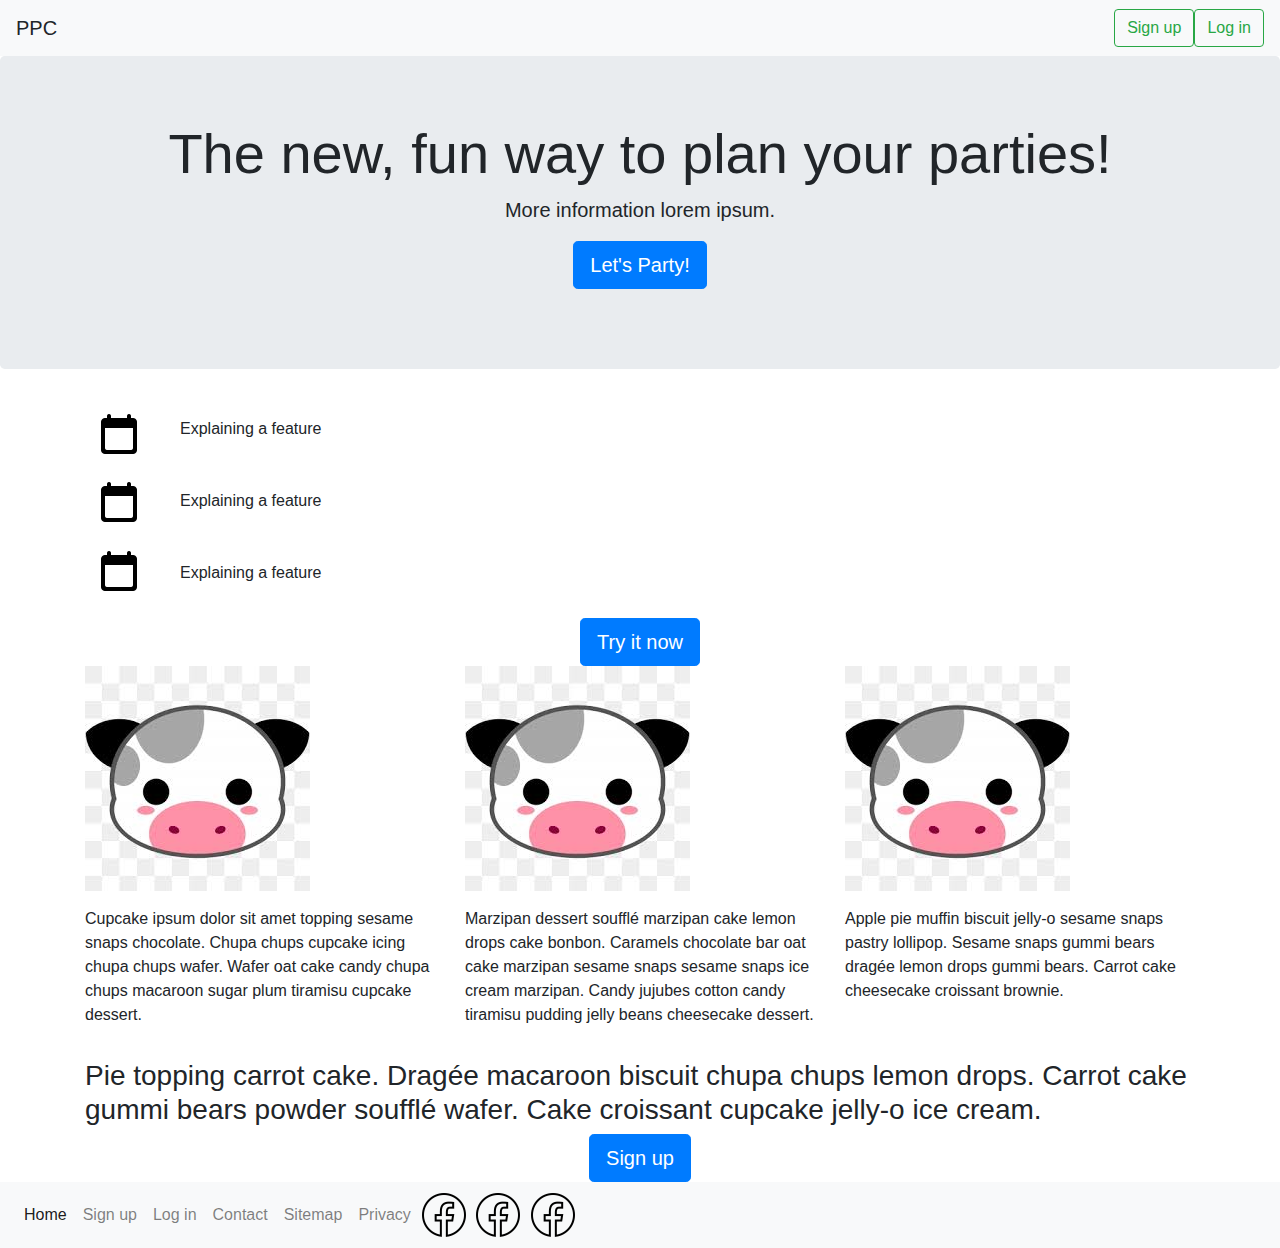
==== index.html @ b0904470 "Add files via upload" ====
<!DOCTYPE HTML>
<html lang="en">

<head>
    <meta charset="utf-8">
    <meta name="viewport" content="width=device-width, initial-scale=1, maximum-scale=1">
    <title>Party Planning Committee</title>
    <link rel="stylesheet" href="https://maxcdn.bootstrapcdn.com/bootstrap/4.0.0/css/bootstrap.min.css" integrity="sha384-Gn5384xqQ1aoWXA+058RXPxPg6fy4IWvTNh0E263XmFcJlSAwiGgFAW/dAiS6JXm" crossorigin="anonymous">
    <link rel="stylesheet" href="css/style.css">
</head>

<body>
    <!-- Menu bar -->
    <nav class="navbar navbar-light bg-light justify-content-between sticky-top">
        <a class="navbar-brand">PPC</a>
        <form class="form-inline">
            <button class="btn btn-outline-success my-2 my-sm-0" type="submit">Sign up</button>
            <button class="btn btn-outline-success my-2 my-sm-0" type="submit">Log in</button>
        </form>
    </nav>

    <!-- Hero image -->
    <div class="jumbotron">
        <h1 class="display-4">The new, fun way to plan your parties!</h1>
        <p class="lead tagline">More information lorem ipsum.</p>
        <p class="lead signup">
            <a class="btn btn-primary btn-lg" href="#" role="button">Let's Party!</a>
        </p>
    </div>

    <!-- Features -->
    <div class="container">
        <div class="row">
            <!-- Feature icons -->
            <div class="col-1">
                <div class="row">
                    <div class="col">
                        <div class="img-container">
                            <img src="images/calendar.png">
                        </div>
                    </div>
                </div>
                <div class="row">
                    <div class="col">
                        <div class="img-container">
                           <img src="images/calendar.png">
                        </div>
                    </div>
                </div>
                <div class="row">
                    <div class="col">
                        <div class="img-container">                             <img src="images/calendar.png">
                        </div>
                    </div>
                </div>
            </div>
            <div class="col-7">
                <div class="row">
                    <div class="col">
                        <p>Explaining a feature</p>
                    </div>
                </div>
                <div class="row">
                    <div class="col">
                        <p>Explaining a feature</p>
                    </div>
                </div>
                <div class="row">
                    <div class="col">
                        <p>Explaining a feature</p>
                    </div>
                </div>
            </div>
            <div class="col-4 mockup">
                <div class="embed-responsive embed-responsive-16by9">
                    <iframe class="embed-responsive-item" src="https://www.youtube.com/embed/zpOULjyy-n8?rel=0" allowfullscreen></iframe>
                </div>
            </div>
        </div>
        <!-- Sign up button -->
        <div class="signup">
            <a class="btn btn-primary btn-lg" href="#" role="button">Try it now</a>
        </div>
    </div>

    <!-- Testimonials -->
    <div class="container">
        <div class="row">
            <div class="col-4">
                <div class="row">
                    <div class="col">
                        <img src="images/person.jpg" alt="testimonial">
                    </div>
                </div>
                <div class="row">
                    <div class="col">
                        <p>Cupcake ipsum dolor sit amet topping sesame snaps chocolate. Chupa chups cupcake icing chupa chups wafer. Wafer oat cake candy chupa chups macaroon sugar plum tiramisu cupcake dessert.</p>
                    </div>
                </div>
            </div>
            <div class="col-4">
                <div class="row">
                    <div class="col">
                        <img src="images/person.jpg" alt="testimonial">
                    </div>
                </div>
                <div class="row">
                    <div class="col">
                        <p>Marzipan dessert soufflé marzipan cake lemon drops cake bonbon. Caramels chocolate bar oat cake marzipan sesame snaps sesame snaps ice cream marzipan. Candy jujubes cotton candy tiramisu pudding jelly beans cheesecake dessert.</p>
                    </div>
                </div>
            </div>
            <div class="col-4">
                <div class="row">
                    <div class="col">
                        <img src="images/person.jpg" alt="testimonial">
                    </div>
                </div>
                <div class="row">
                    <div class="col">
                        <p>Apple pie muffin biscuit jelly-o sesame snaps pastry lollipop. Sesame snaps gummi bears dragée lemon drops gummi bears. Carrot cake cheesecake croissant brownie.</p>
                    </div>
                </div>
            </div>
        </div>
    </div>

    <!-- Last chance sign up button -->
    <div class="container">
        <h3>Pie topping carrot cake. Dragée macaroon biscuit chupa chups lemon drops. Carrot cake gummi bears powder soufflé wafer. Cake croissant cupcake jelly-o ice cream.</h3>
        <!-- Sign up button -->
        <div class="signup">
            <a class="btn btn-primary btn-lg" href="#" role="button">Sign up</a>
        </div>
    </div>

    <!-- Footer -->
    <nav class="navbar navbar-expand-lg navbar-light bg-light">
        <div class="collapse navbar-collapse" id="navbarNav">
            <ul class="navbar-nav">
                <li class="nav-item active">
                    <a class="nav-link" href="#">Home <span class="sr-only">(current)</span></a>
                </li>
                <li class="nav-item">
                    <a class="nav-link" href="#">Sign up</a>
                </li>
                <li class="nav-item">
                    <a class="nav-link" href="#">Log in</a>
                </li>
                <li class="nav-item">
                    <a class="nav-link" href="#">Contact</a>
                </li>
                <li class="nav-item">
                    <a class="nav-link" href="#">Sitemap</a>
                </li>
                <li class="nav-item">
                    <a class="nav-link" href="#">Privacy</a>
                </li>
            </ul>
            <div class="social">
                <img src="images/facebook.png" alt="facebook">
                <img src="images/facebook.png" alt="facebook">
                <img src="images/facebook.png" alt="facebook">
            </div>
        </div>
    </nav>
</body>
</html>
---- css/style.css ----
.features btn {
    
}

h1 {
    text-align: center;
}

/* Icons for features list */
.img-container {
    padding: 0.65rem;
}

.tagline {
    text-align: center;
}

.mockup {
    padding: 0.1rem 0;
}

/* Features list */
.row p {
    padding: 1rem 0;
}

.signup {
    text-align: center;
}

.social {
    text-align: right;
}


/* Media queries (to complete later) */

/* Small devices (landscape phones, 576px and up) */
@media (min-width: 576px) {  }

/* Medium devices (tablets, 768px and up) */
@media (min-width: 768px) {  }

/* Large devices (desktops, 992px and up) */
@media (min-width: 992px) {  }

/* Extra large devices (large desktops, 1200px and up) */
@media (min-width: 1200px) {  }
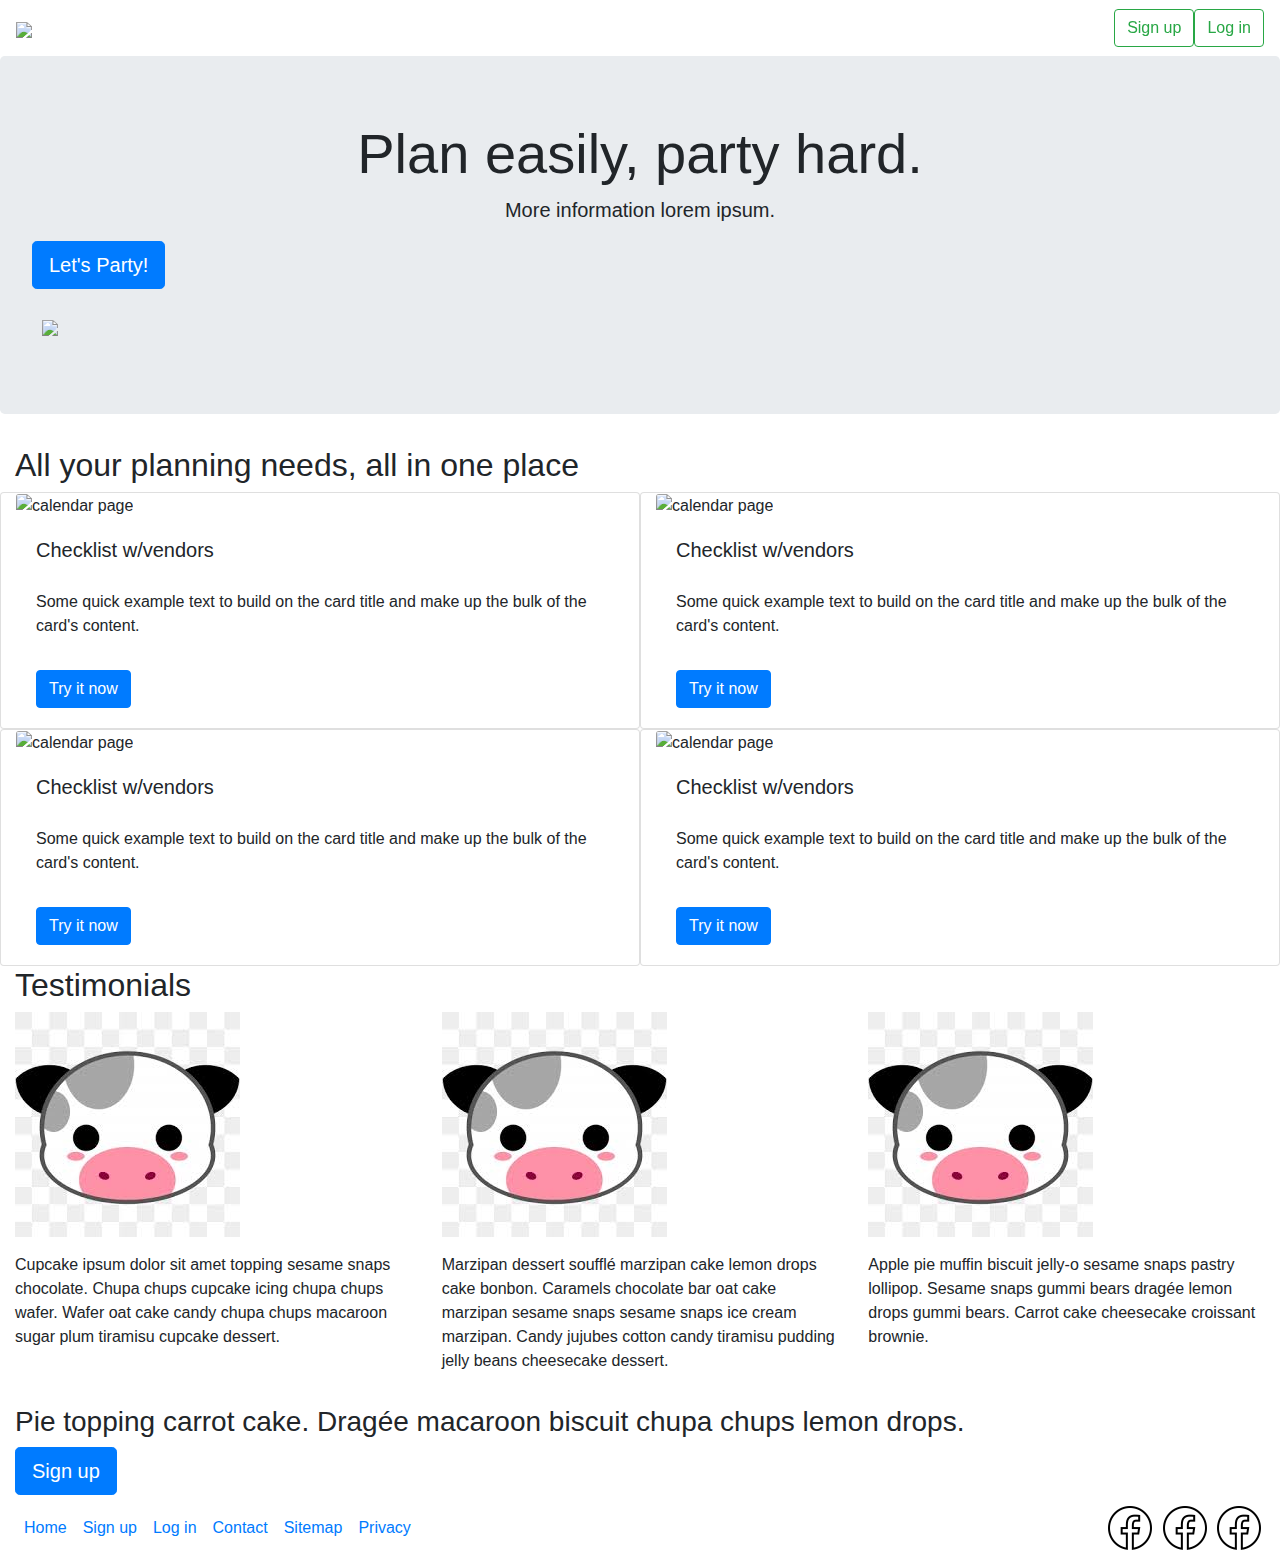
==== commit 19424539: "Add files via upload" ====
--- a/index.html
+++ b/index.html
@@ -5,119 +5,122 @@
     <meta charset="utf-8">
     <meta name="viewport" content="width=device-width, initial-scale=1, maximum-scale=1">
     <title>Party Planning Committee</title>
+    <link href="https://fonts.googleapis.com/css?family=Livvic:400,500,600,700&display=swap" rel="stylesheet">
     <link rel="stylesheet" href="https://maxcdn.bootstrapcdn.com/bootstrap/4.0.0/css/bootstrap.min.css" integrity="sha384-Gn5384xqQ1aoWXA+058RXPxPg6fy4IWvTNh0E263XmFcJlSAwiGgFAW/dAiS6JXm" crossorigin="anonymous">
     <link rel="stylesheet" href="css/style.css">
 </head>
 
 <body>
     <!-- Menu bar -->
-    <nav class="navbar navbar-light bg-light justify-content-between sticky-top">
-        <a class="navbar-brand">PPC</a>
+    <nav class="navbar navbar-top justify-content-between sticky-top">
+        <a class="navbar-brand">
+            <div class="logo-container">
+                <img src="images/logo.png">
+            </div> 
+        </a>
         <form class="form-inline">
-            <button class="btn btn-outline-success my-2 my-sm-0" type="submit">Sign up</button>
-            <button class="btn btn-outline-success my-2 my-sm-0" type="submit">Log in</button>
+            <button class="menu-btn signup btn btn-outline-success my-2 my-sm-0" type="submit">Sign up</button>
+            <button class="menu-btn login btn btn-outline-success my-2 my-sm-0" type="submit">Log in</button>
         </form>
     </nav>
 
     <!-- Hero image -->
     <div class="jumbotron">
-        <h1 class="display-4">The new, fun way to plan your parties!</h1>
+        <h1 class="display-4">Plan easily, party hard.</h1>
         <p class="lead tagline">More information lorem ipsum.</p>
-        <p class="lead signup">
-            <a class="btn btn-primary btn-lg" href="#" role="button">Let's Party!</a>
+        <p class="lead">
+            <a class="btn lets-party btn-primary btn-lg" href="#" role="button">Let's Party!</a>
         </p>
+        <div class="img-container overlap">
+            <img src="https://media.giphy.com/media/JIX9t2j0ZTN9S/giphy.gif">
+        </div>
     </div>
 
     <!-- Features -->
-    <div class="container">
+    <div class="container-fluid features">
+        <h2>All your planning needs, all in one place</h2>
         <div class="row">
-            <!-- Feature icons -->
-            <div class="col-1">
-                <div class="row">
-                    <div class="col">
-                        <div class="img-container">
-                            <img src="images/calendar.png">
-                        </div>
-                    </div>
-                </div>
-                <div class="row">
-                    <div class="col">
-                        <div class="img-container">
-                           <img src="images/calendar.png">
-                        </div>
-                    </div>
-                </div>
-                <div class="row">
-                    <div class="col">
-                        <div class="img-container">                             <img src="images/calendar.png">
-                        </div>
+            <div class="card col-6">
+                <div class="col-container">
+                    <img class="card-img-top" src="images/calendar-screen.png" alt="calendar page">
+                    <div class="card-body">
+                        <h5 class="card-title">Checklist w/vendors</h5>
+                        <p class="card-text">Some quick example text to build on the card title and make up the bulk of the card's content.</p>
+                        <a href="#" class="btn try-it btn-primary">Try it now</a>
                     </div>
                 </div>
             </div>
-            <div class="col-7">
-                <div class="row">
-                    <div class="col">
-                        <p>Explaining a feature</p>
-                    </div>
-                </div>
-                <div class="row">
-                    <div class="col">
-                        <p>Explaining a feature</p>
-                    </div>
-                </div>
-                <div class="row">
-                    <div class="col">
-                        <p>Explaining a feature</p>
+            <div class="card col-6">
+                <div class="col-container">
+                    <img class="card-img-top" src="images/calendar-screen.png" alt="calendar page">
+                    <div class="card-body">
+                        <h5 class="card-title">Checklist w/vendors</h5>
+                        <p class="card-text">Some quick example text to build on the card title and make up the bulk of the card's content.</p>
+                        <a href="#" class="btn try-it btn-primary">Try it now</a>
                     </div>
                 </div>
             </div>
-            <div class="col-4 mockup">
-                <div class="embed-responsive embed-responsive-16by9">
-                    <iframe class="embed-responsive-item" src="https://www.youtube.com/embed/zpOULjyy-n8?rel=0" allowfullscreen></iframe>
+        </div>
+        <div class="row">
+            <div class="card col-6">
+                <div class="col-container">
+                    <img class="card-img-top" src="images/calendar-screen.png" alt="calendar page">
+                    <div class="card-body">
+                        <h5 class="card-title">Checklist w/vendors</h5>
+                        <p class="card-text">Some quick example text to build on the card title and make up the bulk of the card's content.</p>
+                        <a href="#" class="btn try-it btn-primary">Try it now</a>
+                    </div>
                 </div>
             </div>
-        </div>
-        <!-- Sign up button -->
-        <div class="signup">
-            <a class="btn btn-primary btn-lg" href="#" role="button">Try it now</a>
+            <div class="card col-6">
+                <div class="col-container">
+                    <img class="card-img-top" src="images/calendar-screen.png" alt="calendar page">
+                    <div class="card-body">
+                        <h5 class="card-title">Checklist w/vendors</h5>
+                        <p class="card-text">Some quick example text to build on the card title and make up the bulk of the card's content.</p>
+                        <a href="#" class="btn try-it btn-primary">Try it now</a>
+                    </div>
+                </div>
+            </div>
         </div>
     </div>
 
     <!-- Testimonials -->
-    <div class="container">
+    <div class="container-fluid testimonials">
+        <h2>Testimonials</h2>
         <div class="row">
             <div class="col-4">
                 <div class="row">
-                    <div class="col">
+                    <div class="col persona">
                         <img src="images/person.jpg" alt="testimonial">
                     </div>
                 </div>
                 <div class="row">
-                    <div class="col">
+                    <div class="col quote">
                         <p>Cupcake ipsum dolor sit amet topping sesame snaps chocolate. Chupa chups cupcake icing chupa chups wafer. Wafer oat cake candy chupa chups macaroon sugar plum tiramisu cupcake dessert.</p>
                     </div>
                 </div>
             </div>
             <div class="col-4">
                 <div class="row">
-                    <div class="col">
+                    <div class="col persona">
                         <img src="images/person.jpg" alt="testimonial">
                     </div>
                 </div>
                 <div class="row">
-                    <div class="col">
+                    <div class="col quote">
                         <p>Marzipan dessert soufflé marzipan cake lemon drops cake bonbon. Caramels chocolate bar oat cake marzipan sesame snaps sesame snaps ice cream marzipan. Candy jujubes cotton candy tiramisu pudding jelly beans cheesecake dessert.</p>
                     </div>
                 </div>
             </div>
             <div class="col-4">
                 <div class="row">
-                    <div class="col">
+                    <div class="col persona">
                         <img src="images/person.jpg" alt="testimonial">
                     </div>
                 </div>
                 <div class="row">
-                    <div class="col">
+                    <div class="col quote">
                         <p>Apple pie muffin biscuit jelly-o sesame snaps pastry lollipop. Sesame snaps gummi bears dragée lemon drops gummi bears. Carrot cake cheesecake croissant brownie.</p>
                     </div>
                 </div>
@@ -126,16 +129,14 @@
     </div>
 
     <!-- Last chance sign up button -->
-    <div class="container">
-        <h3>Pie topping carrot cake. Dragée macaroon biscuit chupa chups lemon drops. Carrot cake gummi bears powder soufflé wafer. Cake croissant cupcake jelly-o ice cream.</h3>
+    <div class="container-fluid center">
+        <h3>Pie topping carrot cake. Dragée macaroon biscuit chupa chups lemon drops.</h3>
         <!-- Sign up button -->
-        <div class="signup">
-            <a class="btn btn-primary btn-lg" href="#" role="button">Sign up</a>
-        </div>
+        <a class="btn last-chance btn-primary btn-lg" href="#" role="button">Sign up</a>
     </div>
 
     <!-- Footer -->
-    <nav class="navbar navbar-expand-lg navbar-light bg-light">
+    <nav class="navbar navbar-expand-lg navbar-footer">
         <div class="collapse navbar-collapse" id="navbarNav">
             <ul class="navbar-nav">
                 <li class="nav-item active">
@@ -157,7 +158,7 @@
                     <a class="nav-link" href="#">Privacy</a>
                 </li>
             </ul>
-            <div class="social">
+            <div class="social ml-auto">
                 <img src="images/facebook.png" alt="facebook">
                 <img src="images/facebook.png" alt="facebook">
                 <img src="images/facebook.png" alt="facebook">
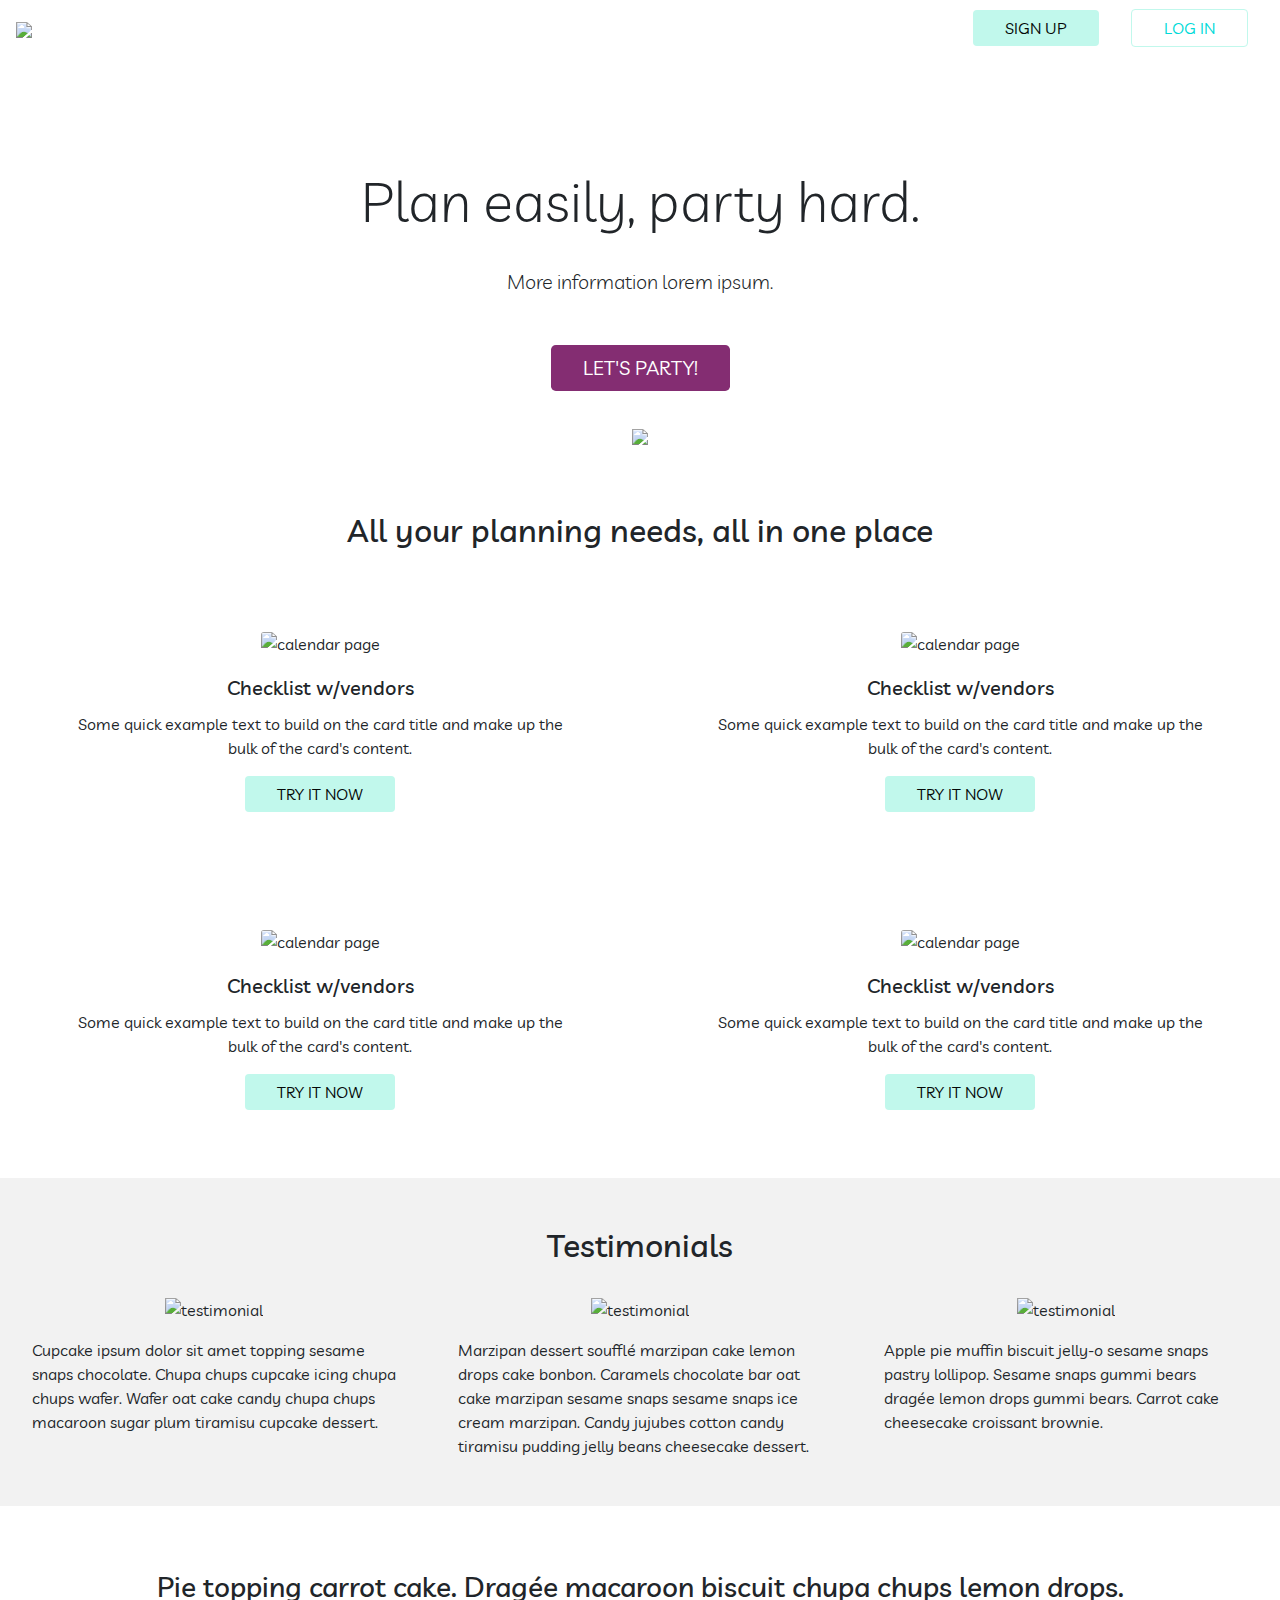
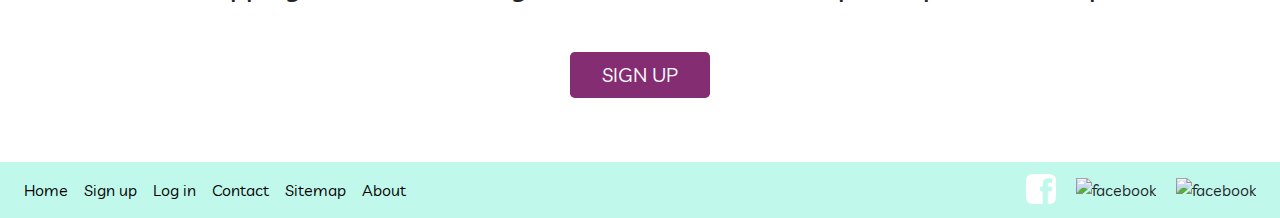
==== commit ed65692c: "update icons and add animation" ====
--- a/index.html
+++ b/index.html
@@ -7,10 +7,16 @@
     <title>Party Planning Committee</title>
     <link href="https://fonts.googleapis.com/css?family=Livvic:400,500,600,700&display=swap" rel="stylesheet">
     <link rel="stylesheet" href="https://maxcdn.bootstrapcdn.com/bootstrap/4.0.0/css/bootstrap.min.css" integrity="sha384-Gn5384xqQ1aoWXA+058RXPxPg6fy4IWvTNh0E263XmFcJlSAwiGgFAW/dAiS6JXm" crossorigin="anonymous">
+    <link rel="stylesheet" href="css/confetti.css">
     <link rel="stylesheet" href="css/style.css">
+
 </head>
 
 <body>
+
+    <!-- Confetti cursor -->
+    <div class="cursor"></div>
+
     <!-- Menu bar -->
     <nav class="navbar navbar-top justify-content-between sticky-top">
         <a class="navbar-brand">
@@ -19,8 +25,8 @@
             </div> 
         </a>
         <form class="form-inline">
-            <button class="menu-btn signup btn btn-outline-success my-2 my-sm-0" type="submit">Sign up</button>
-            <button class="menu-btn login btn btn-outline-success my-2 my-sm-0" type="submit">Log in</button>
+            <button class="menu-btn signup btn btn-outline-success my-2 my-sm-0" id="menu-signup" type="submit">Sign up</button>
+            <button class="menu-btn btn btn-outline-success my-2 my-sm-0" id="menu-login" type="submit">Log in</button>
         </form>
     </nav>
 
@@ -29,7 +35,7 @@
         <h1 class="display-4">Plan easily, party hard.</h1>
         <p class="lead tagline">More information lorem ipsum.</p>
         <p class="lead">
-            <a class="btn lets-party btn-primary btn-lg" href="#" role="button">Let's Party!</a>
+            <a class="btn btn-lg" id="lets-party" href="#" role="button">Let's Party!</a>
         </p>
         <div class="img-container overlap">
             <img src="https://media.giphy.com/media/JIX9t2j0ZTN9S/giphy.gif">
@@ -40,45 +46,45 @@
     <div class="container-fluid features">
         <h2>All your planning needs, all in one place</h2>
         <div class="row">
-            <div class="card col-6">
-                <div class="col-container">
-                    <img class="card-img-top" src="images/calendar-screen.png" alt="calendar page">
-                    <div class="card-body">
-                        <h5 class="card-title">Checklist w/vendors</h5>
-                        <p class="card-text">Some quick example text to build on the card title and make up the bulk of the card's content.</p>
-                        <a href="#" class="btn try-it btn-primary">Try it now</a>
-                    </div>
-                </div>
-            </div>
-            <div class="card col-6">
-                <div class="col-container">
-                    <img class="card-img-top" src="images/calendar-screen.png" alt="calendar page">
-                    <div class="card-body">
-                        <h5 class="card-title">Checklist w/vendors</h5>
-                        <p class="card-text">Some quick example text to build on the card title and make up the bulk of the card's content.</p>
-                        <a href="#" class="btn try-it btn-primary">Try it now</a>
+            <div class="card col-sm-6">
+                <div class="col-container">
+                    <img class="card-img-top" src="images/calendar-screen.png" alt="calendar page">
+                    <div class="card-body">
+                        <h5 class="card-title">Checklist w/vendors</h5>
+                        <p class="card-text">Some quick example text to build on the card title and make up the bulk of the card's content.</p>
+                        <a href="#" class="btn try-it">Try it now</a>
+                    </div>
+                </div>
+            </div>
+            <div class="card col-sm-6">
+                <div class="col-container">
+                    <img class="card-img-top" src="images/calendar-screen.png" alt="calendar page">
+                    <div class="card-body">
+                        <h5 class="card-title">Checklist w/vendors</h5>
+                        <p class="card-text">Some quick example text to build on the card title and make up the bulk of the card's content.</p>
+                        <a href="#" class="btn try-it">Try it now</a>
                     </div>
                 </div>
             </div>
         </div>
         <div class="row">
-            <div class="card col-6">
-                <div class="col-container">
-                    <img class="card-img-top" src="images/calendar-screen.png" alt="calendar page">
-                    <div class="card-body">
-                        <h5 class="card-title">Checklist w/vendors</h5>
-                        <p class="card-text">Some quick example text to build on the card title and make up the bulk of the card's content.</p>
-                        <a href="#" class="btn try-it btn-primary">Try it now</a>
-                    </div>
-                </div>
-            </div>
-            <div class="card col-6">
-                <div class="col-container">
-                    <img class="card-img-top" src="images/calendar-screen.png" alt="calendar page">
-                    <div class="card-body">
-                        <h5 class="card-title">Checklist w/vendors</h5>
-                        <p class="card-text">Some quick example text to build on the card title and make up the bulk of the card's content.</p>
-                        <a href="#" class="btn try-it btn-primary">Try it now</a>
+            <div class="card col-sm-6">
+                <div class="col-container">
+                    <img class="card-img-top" src="images/calendar-screen.png" alt="calendar page">
+                    <div class="card-body">
+                        <h5 class="card-title">Checklist w/vendors</h5>
+                        <p class="card-text">Some quick example text to build on the card title and make up the bulk of the card's content.</p>
+                        <a href="#" class="btn try-it">Try it now</a>
+                    </div>
+                </div>
+            </div>
+            <div class="card col-sm-6">
+                <div class="col-container">
+                    <img class="card-img-top" src="images/calendar-screen.png" alt="calendar page">
+                    <div class="card-body">
+                        <h5 class="card-title">Checklist w/vendors</h5>
+                        <p class="card-text">Some quick example text to build on the card title and make up the bulk of the card's content.</p>
+                        <a href="#" class="btn try-it">Try it now</a>
                     </div>
                 </div>
             </div>
@@ -89,10 +95,10 @@
     <div class="container-fluid testimonials">
         <h2>Testimonials</h2>
         <div class="row">
-            <div class="col-4">
+            <div class="col-md-4">
                 <div class="row">
                     <div class="col persona">
-                        <img src="images/person.jpg" alt="testimonial">
+                        <img src="images/person1.png" alt="testimonial">
                     </div>
                 </div>
                 <div class="row">
@@ -101,10 +107,10 @@
                     </div>
                 </div>
             </div>
-            <div class="col-4">
+            <div class="col-md-4">
                 <div class="row">
                     <div class="col persona">
-                        <img src="images/person.jpg" alt="testimonial">
+                        <img src="images/person2.png" alt="testimonial">
                     </div>
                 </div>
                 <div class="row">
@@ -113,10 +119,10 @@
                     </div>
                 </div>
             </div>
-            <div class="col-4">
+            <div class="col-md-4">
                 <div class="row">
                     <div class="col persona">
-                        <img src="images/person.jpg" alt="testimonial">
+                        <img src="images/person3.png" alt="testimonial">
                     </div>
                 </div>
                 <div class="row">
@@ -127,12 +133,15 @@
             </div>
         </div>
     </div>
+
+    <!-- Credit Flaticon author
+    <div>Icons made by <a href="https://www.flaticon.com/authors/freepik" title="Freepik">Freepik</a> from <a href="https://www.flaticon.com/"             title="Flaticon">www.flaticon.com</a></div> -->
 
     <!-- Last chance sign up button -->
     <div class="container-fluid center">
         <h3>Pie topping carrot cake. Dragée macaroon biscuit chupa chups lemon drops.</h3>
         <!-- Sign up button -->
-        <a class="btn last-chance btn-primary btn-lg" href="#" role="button">Sign up</a>
+        <a class="btn signup btn-lg" id="last-chance" href="#" role="button">Sign up</a>
     </div>
 
     <!-- Footer -->
@@ -143,7 +152,7 @@
                     <a class="nav-link" href="#">Home <span class="sr-only">(current)</span></a>
                 </li>
                 <li class="nav-item">
-                    <a class="nav-link" href="#">Sign up</a>
+                    <a class="nav-link signup" href="#">Sign up</a>
                 </li>
                 <li class="nav-item">
                     <a class="nav-link" href="#">Log in</a>
@@ -155,15 +164,43 @@
                     <a class="nav-link" href="#">Sitemap</a>
                 </li>
                 <li class="nav-item">
-                    <a class="nav-link" href="#">Privacy</a>
+                    <a class="nav-link" href="#">About</a>
                 </li>
             </ul>
             <div class="social ml-auto">
-                <img src="images/facebook.png" alt="facebook">
-                <img src="images/facebook.png" alt="facebook">
-                <img src="images/facebook.png" alt="facebook">
-            </div>
+                <img class="icon" src="images/facebook.png" alt="facebook">
+                <img class="icon" src="images/twitter.png" alt="facebook">
+                <img class="icon" src="images/instagram.png" alt="facebook">
+            </diclass="icon">
         </div>
     </nav>
+
+    <!-- Signup modal -->
+    <div id="signupModal" class="modal">
+        <div class="modal-content">
+          <span class="close">&times;</span>
+          <h1>SIGN UP</h1>
+
+        </div>
+      
+      </div>
+
+    <!-- import jquery and scripts for modals and confetti cursor animation -->
+    <script src="scripts/modal.js"></script>
+    <script src="https://code.jquery.com/jquery-3.4.1.js"
+    integrity="sha256-WpOohJOqMqqyKL9FccASB9O0KwACQJpFTUBLTYOVvVU="
+    crossorigin="anonymous"></script>
+    <script src="scripts/confetti.js"></script>
+    <script type="text/javascript">
+        $(function(){
+            $('.cursor').confettiButton();
+        });  
+        $(document).mousemove(function(e) {
+            $('.cursor').css({left:e.pageX,top:e.pageY,})
+        });
+    </script>
+
 </body>
+
+
 </html>--- a/css/style.css
+++ b/css/style.css
@@ -1,37 +1,212 @@
-.features btn {
-    
+body {
+    font-family: "Livvic";
+}
+
+.btn {
+    padding-left: 2rem;
+    padding-right: 2rem;
+    text-align: center;
+    text-transform: uppercase;
+}
+
+.btn-primary {
+    margin: 2rem auto;
+}
+
+.card {
+    border: none;
+    padding: 1rem;
+}
+
+.center {
+    text-align: center;
+    padding-bottom: 4rem;
+}
+
+.col-container {
+    margin-right: 0.3rem;
+    margin-left: 0.3rem;
+    padding: 2rem;
+}
+
+.col-container:hover {
+    border: 1px solid #f2f2f2;
+    box-shadow: 0 0 0.5rem lightgray;
+    z-index: 20;
+}
+
+.card-body,
+.col-container,
+.btn {
+    text-align: center;
+}
+
+.cursor {
+    position: absolute;
+    pointer-events: none;
+    transition: 0.1s;
+    z-index: 1050;
+}
+
+.features {
+    margin-top: 20rem;
 }
 
 h1 {
-    text-align: center;
-}
-
-/* Icons for features list */
-.img-container {
-    padding: 0.65rem;
-}
-
-.tagline {
-    text-align: center;
+    padding-top: 3rem;
+    text-align: center;
+}
+
+h2 {
+    margin: 2rem auto;
+    text-align: center;
+}
+
+h3 {
+    margin: 2rem auto;
+    text-align: center;
+}
+
+.icon {
+    margin: 0 0.5rem;
+}
+
+.jumbotron {
+    background: linear-gradient(rgba(256, 256, 256, 0.7), rgba(256, 256, 256, 0.7)), url('../images/hero.jpg') right top;
+    background-repeat: no-repeat;
+    background-size: cover;
+}
+
+.lead {
+    text-align: center;
+    margin: 2rem auto;
+}
+
+#lets-party,
+#last-chance{
+    background-color: #842d72;
+    border: none;
+    color: #ffffff;
+    margin-top: 1rem;
+}
+
+#lets-party:hover,
+#last-chance:hover {
+    background-color: #a06495;
+    border: none;
+    /* color: #3a042f; */
+}
+
+#menu-login {
+    background-color: #ffffff;
+    border: 1px #c1f8ec solid;
+    color: #00dad8;
+}
+
+#menu-login:hover {
+    background-color: #00dad8;
+    color: #ffffff;
+}
+
+.menu-btn {
+    margin: 1rem;
 }
 
 .mockup {
     padding: 0.1rem 0;
 }
 
-/* Features list */
-.row p {
-    padding: 1rem 0;
-}
-
-.signup {
-    text-align: center;
+/* Modal */
+.modal {
+    display: none;
+    position: fixed; 
+    z-index: 2000; 
+    left: 0;
+    top: 0;
+    width: 100%; /* Full width */
+    height: 100%; /* Full height */
+    overflow: auto; 
+    background-color: rgba(256,256,256,0.4); /* Black w/ opacity */
+}
+
+.modal-content {
+    background-color: #fefefe;
+    margin: 15% auto; /* 15% from the top and centered */
+    padding: 20px;
+    border: 1px solid #888;
+    width: 80%; /* Could be more or less, depending on screen size */
+}
+
+.close {
+    color: #aaa;
+    float: right;
+    font-size: 28px;
+    font-weight: bold;
+}
+
+.close:hover,
+.close:focus {
+    color: black;
+    text-decoration: none;
+    cursor: pointer;
+}
+
+.navbar-footer {
+    background-color: #c1f8ec;
+}
+
+.navbar-footer a {
+    color: #000000;
+}
+
+.navbar-top {
+    background-color: #ffffff;
+}
+
+.overlap {
+    margin-bottom: -20rem;
+    text-align: center;
+    z-index: 10;
+}
+
+.persona {
+    text-align: center;
+}
+
+.persona img {
+    width: 10rem;
+}
+
+#menu-signup,
+.try-it {
+    background-color: #c1f8ec;
+    border: none;
+    color: #050808;
+}
+
+#menu-signup:hover,
+.try-it:hover {
+    background-color: #00dad8;
+    color: #ffffff;
 }
 
 .social {
     text-align: right;
 }
 
+.tagline {
+    text-align: center;
+}
+
+.testimonials {
+    background-color: #f2f2f2;
+    padding: 1rem;
+    margin-bottom: 4rem;
+}
+
+.quote {
+    margin: 1rem;
+}
 
 /* Media queries (to complete later) */
 
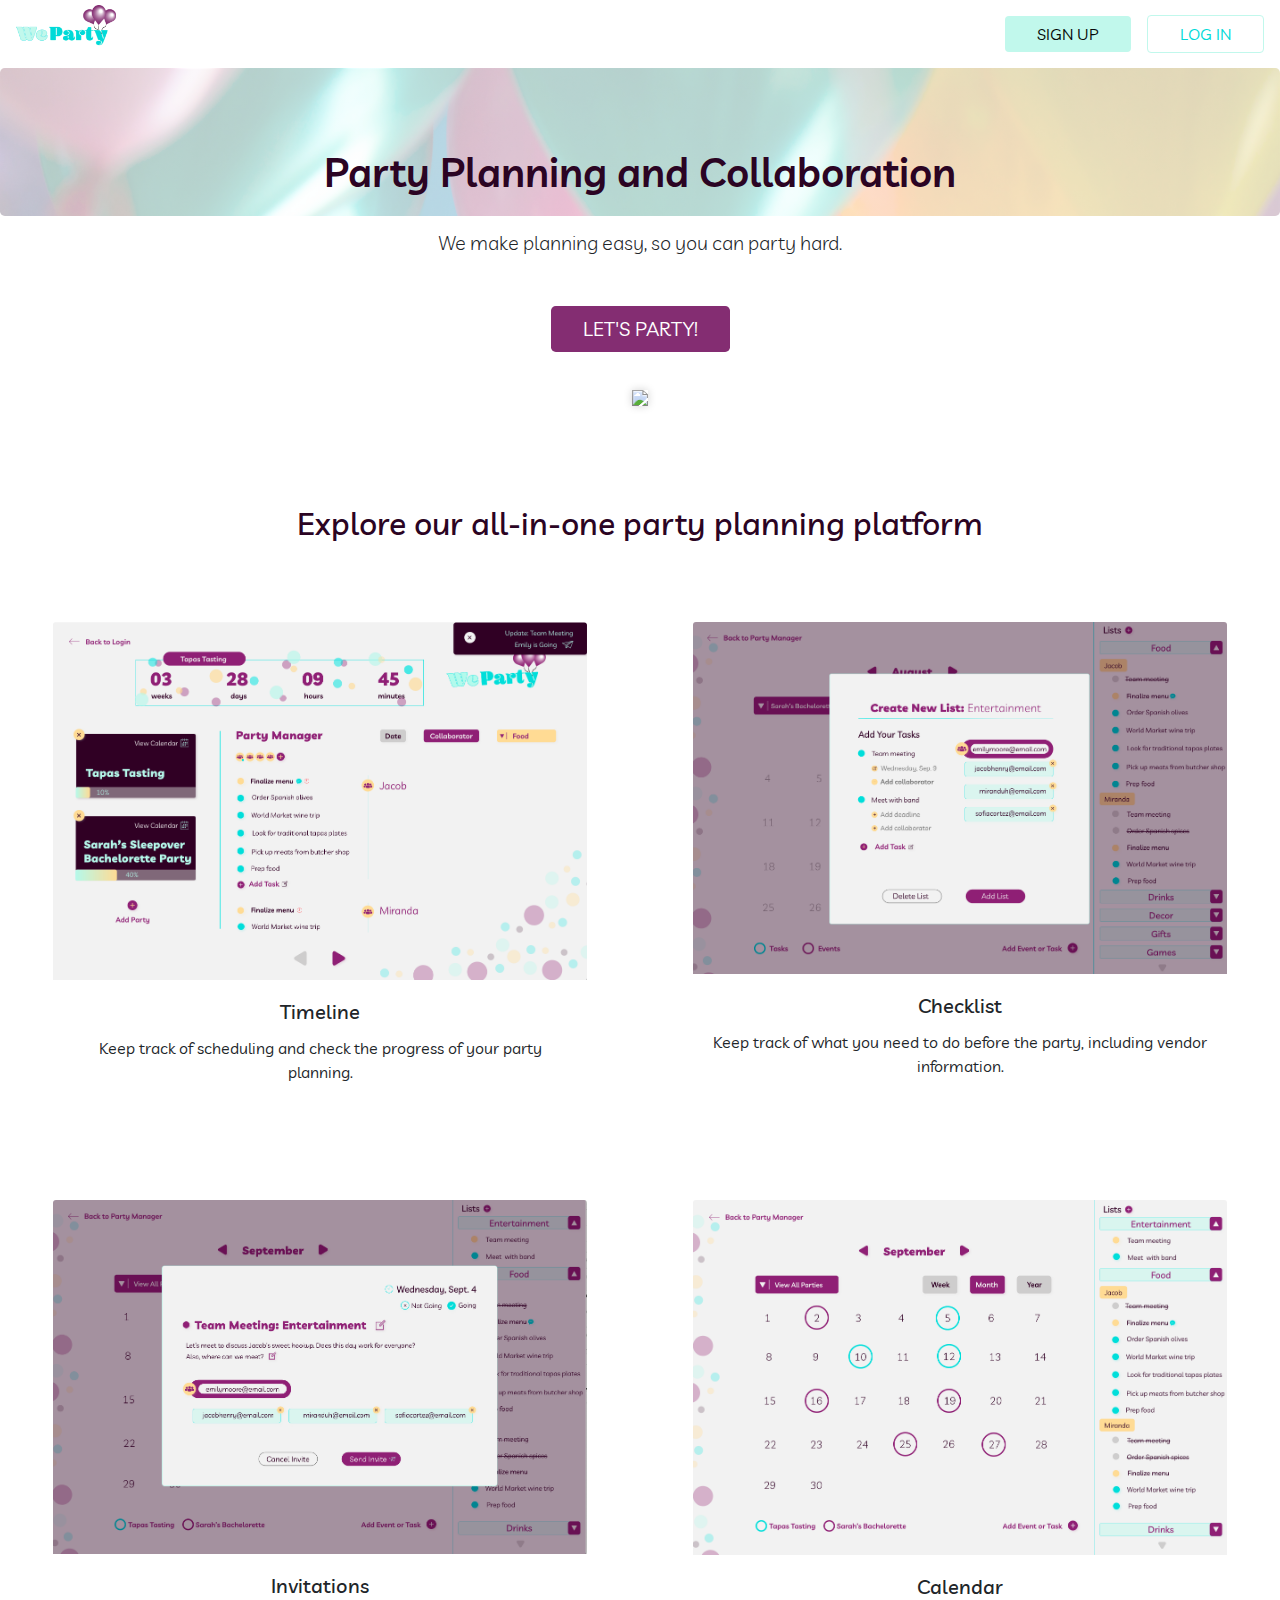
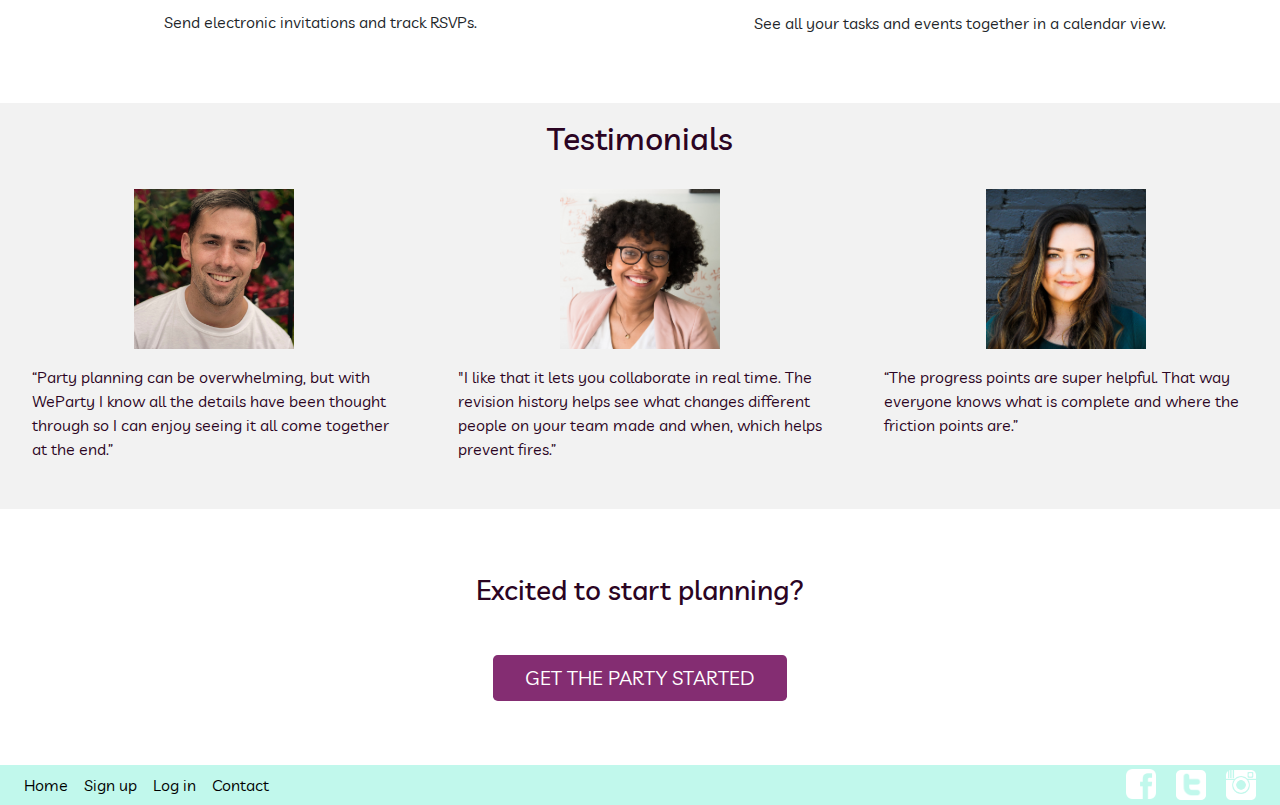
==== commit ace1842a: "added modals, text, and images" ====
--- a/index.html
+++ b/index.html
@@ -25,44 +25,42 @@
             </div> 
         </a>
         <form class="form-inline">
-            <button class="menu-btn signup btn btn-outline-success my-2 my-sm-0" id="menu-signup" type="submit">Sign up</button>
-            <button class="menu-btn btn btn-outline-success my-2 my-sm-0" id="menu-login" type="submit">Log in</button>
+            <button type="button" class="btn my-2 my-sm-0 green-btn" id="menu-signup" data-toggle="modal" data-target="#signupModal">Sign up</button>
+            <button class="menu-btn btn my-2 my-sm-0" id="menu-login" data-toggle="modal" data-target="#loginModal">Log in</button>
         </form>
     </nav>
 
     <!-- Hero image -->
     <div class="jumbotron">
-        <h1 class="display-4">Plan easily, party hard.</h1>
-        <p class="lead tagline">More information lorem ipsum.</p>
+        <h1>Party Planning and Collaboration</h1>
+        <p class="lead tagline">We make planning easy, so you can party hard.</p>
         <p class="lead">
-            <a class="btn btn-lg" id="lets-party" href="#" role="button">Let's Party!</a>
+            <a class="btn btn-lg purple-btn" data-toggle="modal" data-target="#signupModal">Let's Party!</a>
         </p>
-        <div class="img-container overlap">
-            <img src="https://media.giphy.com/media/JIX9t2j0ZTN9S/giphy.gif">
+        <div id="overlap">
+            <img id="hero-gif" src="images/hero gif.gif">
         </div>
     </div>
 
     <!-- Features -->
     <div class="container-fluid features">
-        <h2>All your planning needs, all in one place</h2>
+        <h2>Explore our all-in-one party planning platform</h2>
         <div class="row">
             <div class="card col-sm-6">
                 <div class="col-container">
-                    <img class="card-img-top" src="images/calendar-screen.png" alt="calendar page">
-                    <div class="card-body">
-                        <h5 class="card-title">Checklist w/vendors</h5>
-                        <p class="card-text">Some quick example text to build on the card title and make up the bulk of the card's content.</p>
-                        <a href="#" class="btn try-it">Try it now</a>
-                    </div>
-                </div>
-            </div>
-            <div class="card col-sm-6">
-                <div class="col-container">
-                    <img class="card-img-top" src="images/calendar-screen.png" alt="calendar page">
-                    <div class="card-body">
-                        <h5 class="card-title">Checklist w/vendors</h5>
-                        <p class="card-text">Some quick example text to build on the card title and make up the bulk of the card's content.</p>
-                        <a href="#" class="btn try-it">Try it now</a>
+                    <img class="card-img-top" src="images/timeline.png" alt="timeline page">
+                    <div class="card-body">
+                        <h5 class="card-title">Timeline</h5>
+                        <p class="card-text">Keep track of scheduling and check the progress of your party planning.</p>
+                    </div>
+                </div>
+            </div>
+            <div class="card col-sm-6">
+                <div class="col-container">
+                    <img class="card-img-top" src="images/checklist.png" alt="checklist">
+                    <div class="card-body">
+                        <h5 class="card-title">Checklist</h5>
+                        <p class="card-text">Keep track of what you need to do before the party, including vendor information.</p>
                     </div>
                 </div>
             </div>
@@ -70,21 +68,19 @@
         <div class="row">
             <div class="card col-sm-6">
                 <div class="col-container">
-                    <img class="card-img-top" src="images/calendar-screen.png" alt="calendar page">
-                    <div class="card-body">
-                        <h5 class="card-title">Checklist w/vendors</h5>
-                        <p class="card-text">Some quick example text to build on the card title and make up the bulk of the card's content.</p>
-                        <a href="#" class="btn try-it">Try it now</a>
-                    </div>
-                </div>
-            </div>
-            <div class="card col-sm-6">
-                <div class="col-container">
-                    <img class="card-img-top" src="images/calendar-screen.png" alt="calendar page">
-                    <div class="card-body">
-                        <h5 class="card-title">Checklist w/vendors</h5>
-                        <p class="card-text">Some quick example text to build on the card title and make up the bulk of the card's content.</p>
-                        <a href="#" class="btn try-it">Try it now</a>
+                    <img class="card-img-top" src="images/collaborators.png" alt="add collaborators">
+                    <div class="card-body">
+                        <h5 class="card-title">Invitations</h5>
+                        <p class="card-text">Send electronic invitations and track RSVPs.</p>
+                    </div>
+                </div>
+            </div>
+            <div class="card col-sm-6">
+                <div class="col-container">
+                    <img class="card-img-top" src="images/calendar.png" alt="calendar page">
+                    <div class="card-body">
+                        <h5 class="card-title">Calendar</h5>
+                        <p class="card-text">See all your tasks and events together in a calendar view.</p>
                     </div>
                 </div>
             </div>
@@ -98,50 +94,47 @@
             <div class="col-md-4">
                 <div class="row">
                     <div class="col persona">
-                        <img src="images/person1.png" alt="testimonial">
+                        <img src="images/person1.jpg" alt="testimonial">
                     </div>
                 </div>
                 <div class="row">
                     <div class="col quote">
-                        <p>Cupcake ipsum dolor sit amet topping sesame snaps chocolate. Chupa chups cupcake icing chupa chups wafer. Wafer oat cake candy chupa chups macaroon sugar plum tiramisu cupcake dessert.</p>
+                        <p>“Party planning can be overwhelming, but with WeParty I know all the details have been thought through so I can enjoy seeing it all come together at the end.”</p>
                     </div>
                 </div>
             </div>
             <div class="col-md-4">
                 <div class="row">
                     <div class="col persona">
-                        <img src="images/person2.png" alt="testimonial">
+                        <img src="images/person2.jpg" alt="testimonial">
                     </div>
                 </div>
                 <div class="row">
                     <div class="col quote">
-                        <p>Marzipan dessert soufflé marzipan cake lemon drops cake bonbon. Caramels chocolate bar oat cake marzipan sesame snaps sesame snaps ice cream marzipan. Candy jujubes cotton candy tiramisu pudding jelly beans cheesecake dessert.</p>
+                        <p>"I like that it lets you collaborate in real time. The revision history helps see what changes different people on your team made and when, which helps prevent fires.”</p>
                     </div>
                 </div>
             </div>
             <div class="col-md-4">
                 <div class="row">
                     <div class="col persona">
-                        <img src="images/person3.png" alt="testimonial">
+                        <img src="images/person3.jpg" alt="testimonial">
                     </div>
                 </div>
                 <div class="row">
                     <div class="col quote">
-                        <p>Apple pie muffin biscuit jelly-o sesame snaps pastry lollipop. Sesame snaps gummi bears dragée lemon drops gummi bears. Carrot cake cheesecake croissant brownie.</p>
-                    </div>
-                </div>
-            </div>
-        </div>
-    </div>
-
-    <!-- Credit Flaticon author
-    <div>Icons made by <a href="https://www.flaticon.com/authors/freepik" title="Freepik">Freepik</a> from <a href="https://www.flaticon.com/"             title="Flaticon">www.flaticon.com</a></div> -->
+                        <p>“The progress points are super helpful. That way everyone knows what is complete and where the friction points are.”</p>
+                    </div>
+                </div>
+            </div>
+        </div>
+    </div>
 
     <!-- Last chance sign up button -->
     <div class="container-fluid center">
-        <h3>Pie topping carrot cake. Dragée macaroon biscuit chupa chups lemon drops.</h3>
+        <h3>Excited to start planning?</h3>
         <!-- Sign up button -->
-        <a class="btn signup btn-lg" id="last-chance" href="#" role="button">Sign up</a>
+        <a class="btn signup btn-lg purple-btn" data-toggle="modal" data-target="#signupModal">Get the Party Started</a>
     </div>
 
     <!-- Footer -->
@@ -152,41 +145,118 @@
                     <a class="nav-link" href="#">Home <span class="sr-only">(current)</span></a>
                 </li>
                 <li class="nav-item">
-                    <a class="nav-link signup" href="#">Sign up</a>
+                    <a class="nav-link signup footer-btn" data-toggle="modal" data-target="#signupModal" href="#signupModal">Sign up</a>
                 </li>
                 <li class="nav-item">
-                    <a class="nav-link" href="#">Log in</a>
+                    <a class="nav-link signup footer-btn" data-toggle="modal" data-target="#loginModal" href="#loginModal">Log in</a>
                 </li>
                 <li class="nav-item">
-                    <a class="nav-link" href="#">Contact</a>
-                </li>
-                <li class="nav-item">
-                    <a class="nav-link" href="#">Sitemap</a>
-                </li>
-                <li class="nav-item">
-                    <a class="nav-link" href="#">About</a>
+                    <a class="nav-link signup footer-btn" data-toggle="modal" data-target="#contactModal" href="#contactModal">Contact</a>
                 </li>
             </ul>
             <div class="social ml-auto">
                 <img class="icon" src="images/facebook.png" alt="facebook">
                 <img class="icon" src="images/twitter.png" alt="facebook">
                 <img class="icon" src="images/instagram.png" alt="facebook">
-            </diclass="icon">
+            </div>
         </div>
     </nav>
-
+  
     <!-- Signup modal -->
-    <div id="signupModal" class="modal">
-        <div class="modal-content">
-          <span class="close">&times;</span>
-          <h1>SIGN UP</h1>
-
-        </div>
-      
-      </div>
+    <div class="modal fade" id="signupModal" tabindex="-1" role="dialog" aria-labelledby="signupModalLabel" aria-hidden="true">
+        <div class="modal-dialog" role="document">
+            <div class="modal-content">
+                <div class="modal-header">
+                <h5 class="modal-title" id="signupModalLabel">Create an Account</h5>
+                <button type="button" class="close" data-dismiss="modal" aria-label="Close">
+                    <span aria-hidden="true">&times;</span>
+                </button>
+                </div>
+                <div class="modal-body">
+                    <form>
+                        <div class="form-group">
+                            <label for="inputUsername">Name</label>
+                            <input type="username" class="form-control" id="username">
+                        </div>
+                        <div class="form-group">
+                            <label for="inputEmail">Email</label>
+                            <input type="email" class="form-control" id="email">
+                        </div>
+                        <div class="form-group">
+                            <label for="inputPassword1">Password</label>
+                            <input type="password" class="form-control" id="password1" aria-describedby="passwordHelp">
+                            <small id="passwordHelp" class="form-text text-muted">Must be 8-15 characters long.</small>
+                        </div>
+                        <div class="form-group">
+                            <label for="inputPassword2">Confirm Password</label>
+                            <input type="password" class="form-control" id="password2">
+                        </div>
+                        <button type="submit" class="btn btn-primary purple-btn" data-dismiss="modal">Sign up</button>
+                    </form>
+                </div>
+            </div>
+        </div>
+    </div>
+
+    <!-- Login modal -->
+    <div class="modal fade" id="loginModal" tabindex="-1" role="dialog" aria-labelledby="loginModalLabel" aria-hidden="true">
+        <div class="modal-dialog" role="document">
+            <div class="modal-content">
+                <div class="modal-header">
+                <h5 class="modal-title" id="loginModalLabel">Log in to Your Account</h5>
+                <button type="button" class="close" data-dismiss="modal" aria-label="Close">
+                    <span aria-hidden="true">&times;</span>
+                </button>
+                </div>
+                <div class="modal-body">
+                    <form>
+                        <div class="form-group">
+                            <label for="inputEmail">Email</label>
+                            <input type="email" class="form-control" id="email">
+                        </div>
+                        <div class="form-group">
+                            <label for="inputPassword1">Password</label>
+                            <input type="password" class="form-control" id="password1" aria-describedby="passwordHelp">
+                            <small id="passwordHelp" class="form-text text-muted"><Forgot href="#">Forgot your password?</a></small>
+                        </div>
+                        <button type="submit" class="btn btn-primary purple-btn" data-dismiss="modal">Log in</button>
+                    </form>
+                </div>
+            </div>
+        </div>
+    </div>
+
+    <!-- Contact modal -->
+    <div class="modal fade" id="contactModal" tabindex="-1" role="dialog" aria-labelledby="contactModalLabel" aria-hidden="true">
+        <div class="modal-dialog" role="document">
+            <div class="modal-content">
+                <div class="modal-header">
+                    <h5 class="modal-title" id="contactModalLabel">Contact Us</h5>
+                    <button type="button" class="close" data-dismiss="modal" aria-label="Close">
+                        <span aria-hidden="true">&times;</span>
+                    </button>
+                </div>
+                <div class="modal-body">
+                    <form>
+                        <label for="emailInput">Email address</label>
+                        <input type="email" class="form-control">
+                        <div class="form-group">
+                            <label for="textInput">Message</label>
+                            <textarea class="form-control" rows="3"></textarea>
+                        </div>
+                    </form>
+                </div>
+                    <button type="submit" class="btn btn-primary purple-btn" data-dismiss="modal">Submit</button>
+                    </form>
+                </div>
+            </div>
+        </div>
+    </div>
 
     <!-- import jquery and scripts for modals and confetti cursor animation -->
-    <script src="scripts/modal.js"></script>
+    <script src="https://code.jquery.com/jquery-3.2.1.slim.min.js" integrity="sha384-KJ3o2DKtIkvYIK3UENzmM7KCkRr/rE9/Qpg6aAZGJwFDMVNA/GpGFF93hXpG5KkN" crossorigin="anonymous"></script>
+    <script src="https://cdnjs.cloudflare.com/ajax/libs/popper.js/1.12.9/umd/popper.min.js" integrity="sha384-ApNbgh9B+Y1QKtv3Rn7W3mgPxhU9K/ScQsAP7hUibX39j7fakFPskvXusvfa0b4Q" crossorigin="anonymous"></script>
+    <script src="https://maxcdn.bootstrapcdn.com/bootstrap/4.0.0/js/bootstrap.min.js" integrity="sha384-JZR6Spejh4U02d8jOt6vLEHfe/JQGiRRSQQxSfFWpi1MquVdAyjUar5+76PVCmYl" crossorigin="anonymous"></script>
     <script src="https://code.jquery.com/jquery-3.4.1.js"
     integrity="sha256-WpOohJOqMqqyKL9FccASB9O0KwACQJpFTUBLTYOVvVU="
     crossorigin="anonymous"></script>
--- a/css/confetti.css
+++ b/css/confetti.css
@@ -0,0 +1,50 @@
+/*
+	VNM Confetti Button
+	Basic styles - edit these classes as you wish
+*/
+
+.vnm-confetti-button {
+	position:								relative;
+}
+
+.vnm-confetti {
+	position:								absolute;
+	top:										50%;
+	left:										50%;
+	width:									0;
+	height:									0;
+	z-index: 								-1;	/* To ensure it appears _behind_ your button rather than on top */
+	pointer-events:						none;	/* To ensure it doesn't interfere with any other click events */
+}
+
+.vnm-confetti .confetto {
+	position:								absolute;
+	width:									0.250rem;
+	height:									0.250rem;
+}
+
+/* HERE BE DRAGONS */
+
+.vnm-confetti .confetto:not(.only-hover),
+.vnm-confetti-button:hover .vnm-confetti .confetto.only-hover {
+	display:									block;
+	-webkit-animation:					reset 1s ease-out infinite;	/* Note that this duration is overridden by the inline duration set by the plugin */
+	animation:								reset 1s ease-out infinite;
+	-webkit-animation-name:				reset, fade;
+	animation-name:						reset, fade;
+}
+
+.vnm-confetti-button .vnm-confetti .confetto.only-hover {
+	display:									none;
+}
+
+@-webkit-keyframes reset {
+	0% { transform: translate(0, 0); }
+}
+
+@keyframes reset {
+	0% { transform: translate(0, 0); }
+}
+
+@-webkit-keyframes fade { to { opacity: 0 } }
+@keyframes fade { to { opacity: 0 } }--- a/css/style.css
+++ b/css/style.css
@@ -49,22 +49,50 @@
 }
 
 .features {
-    margin-top: 20rem;
+    margin-top: 18rem;
+}
+
+.green-btn {
+    background-color: #c1f8ec;
+    border: none;
+    color: #050808;
+}
+
+.green-btn:hover {
+    background-color: #00dad8;
+    color: #ffffff;
+}
+
+.green-btn:active {
+    background-color: #1e6d6c;
+    color: #ffffff;
+    border: none;
+    box-shadow: none;
 }
 
 h1 {
-    padding-top: 3rem;
+    color: #2b0423;
+    font-size: 2.5rem;
+    font-weight: 600;
+    padding-top: 1rem;
     text-align: center;
 }
 
 h2 {
+    color: #2b0423;
+    margin: 0 auto 2rem;
+    text-align: center;
+}
+
+h3 {
+    color: #2b0423;
     margin: 2rem auto;
     text-align: center;
 }
 
-h3 {
-    margin: 2rem auto;
-    text-align: center;
+#hero-gif {
+    width: 75%;
+    box-shadow: 0 0 0.5rem lightgray;
 }
 
 .icon {
@@ -82,33 +110,30 @@
     margin: 2rem auto;
 }
 
-#lets-party,
-#last-chance{
-    background-color: #842d72;
-    border: none;
-    color: #ffffff;
-    margin-top: 1rem;
-}
-
-#lets-party:hover,
-#last-chance:hover {
-    background-color: #a06495;
-    border: none;
-    /* color: #3a042f; */
-}
-
 #menu-login {
     background-color: #ffffff;
     border: 1px #c1f8ec solid;
     color: #00dad8;
 }
 
+#menu-login:active {
+    background-color: #7a8686;
+    color: #ffffff;
+    border: none;
+    box-shadow: none;
+}
+
+#menu-login:focus,
+.green-btn:focus {
+    box-shadow: 0 0 0 0.2rem rgba(193, 248, 236,.5);
+}
+
 #menu-login:hover {
     background-color: #00dad8;
     color: #ffffff;
 }
 
-.menu-btn {
+#menu-signup {
     margin: 1rem;
 }
 
@@ -116,39 +141,9 @@
     padding: 0.1rem 0;
 }
 
-/* Modal */
-.modal {
-    display: none;
-    position: fixed; 
-    z-index: 2000; 
-    left: 0;
-    top: 0;
-    width: 100%; /* Full width */
-    height: 100%; /* Full height */
-    overflow: auto; 
-    background-color: rgba(256,256,256,0.4); /* Black w/ opacity */
-}
-
-.modal-content {
-    background-color: #fefefe;
-    margin: 15% auto; /* 15% from the top and centered */
-    padding: 20px;
-    border: 1px solid #888;
-    width: 80%; /* Could be more or less, depending on screen size */
-}
-
-.close {
-    color: #aaa;
-    float: right;
-    font-size: 28px;
-    font-weight: bold;
-}
-
-.close:hover,
-.close:focus {
-    color: black;
-    text-decoration: none;
-    cursor: pointer;
+.navbar {
+    padding-top: 0;
+    padding-bottom: 0;
 }
 
 .navbar-footer {
@@ -163,10 +158,14 @@
     background-color: #ffffff;
 }
 
-.overlap {
-    margin-bottom: -20rem;
+#overlap {
+    margin-bottom: -16rem;
     text-align: center;
     z-index: 10;
+}
+
+.testimonials p {
+    color: #2b0423;
 }
 
 .persona {
@@ -177,17 +176,28 @@
     width: 10rem;
 }
 
-#menu-signup,
-.try-it {
-    background-color: #c1f8ec;
-    border: none;
-    color: #050808;
-}
-
-#menu-signup:hover,
-.try-it:hover {
-    background-color: #00dad8;
-    color: #ffffff;
+.purple-btn {
+    background-color: #842d72;
+    border: none;
+    color: #ffffff !important;
+    margin-top: 1rem;
+}
+
+.purple-btn:active {
+    background-color: #3a042f;
+    border: none;
+    color: #a06495;
+    box-shadow: none;
+}
+
+.purple-btn:focus {
+    box-shadow: none;
+}
+
+.purple-btn:hover {
+    background-color: #a06495;
+    border: none;
+    color: #3a042f;
 }
 
 .social {
@@ -214,7 +224,11 @@
 @media (min-width: 576px) {  }
 
 /* Medium devices (tablets, 768px and up) */
-@media (min-width: 768px) {  }
+@media (min-width: 768px) {
+    #hero-gif {
+    }
+
+}
 
 /* Large devices (desktops, 992px and up) */
 @media (min-width: 992px) {  }
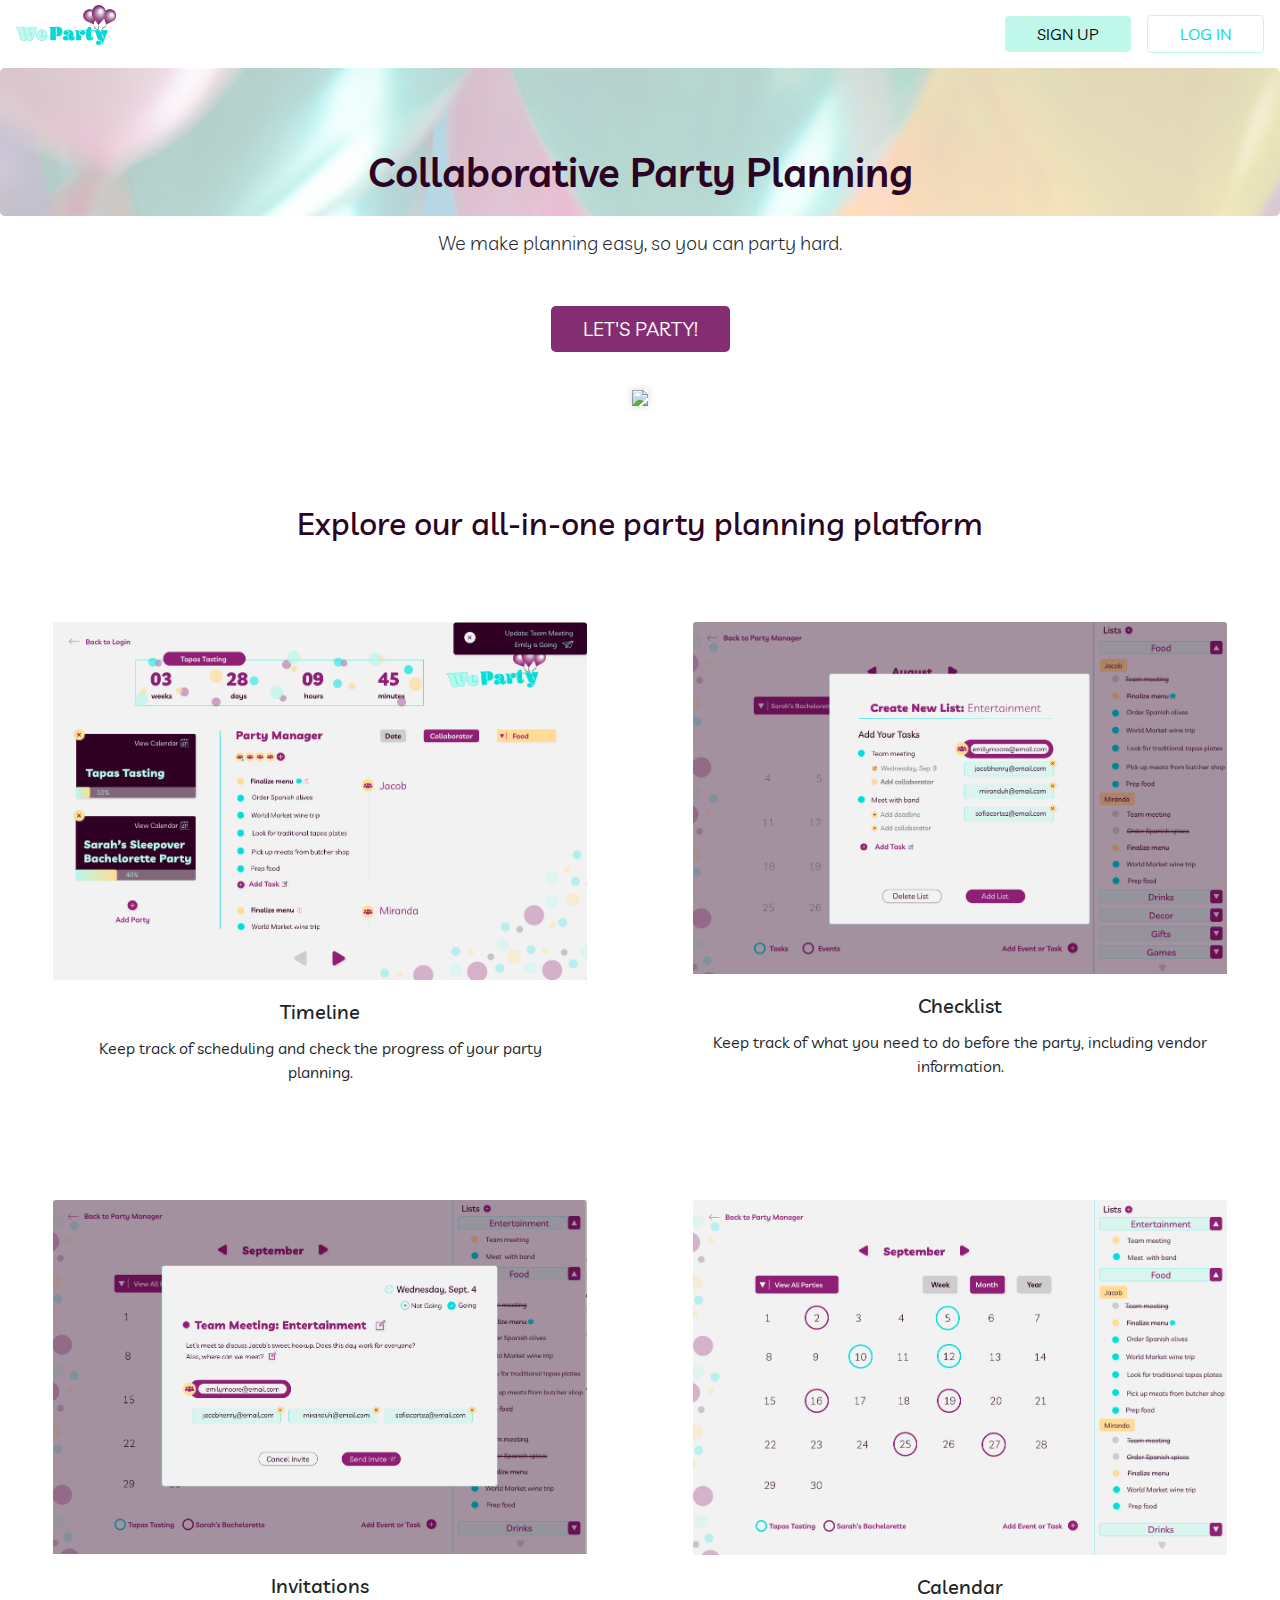
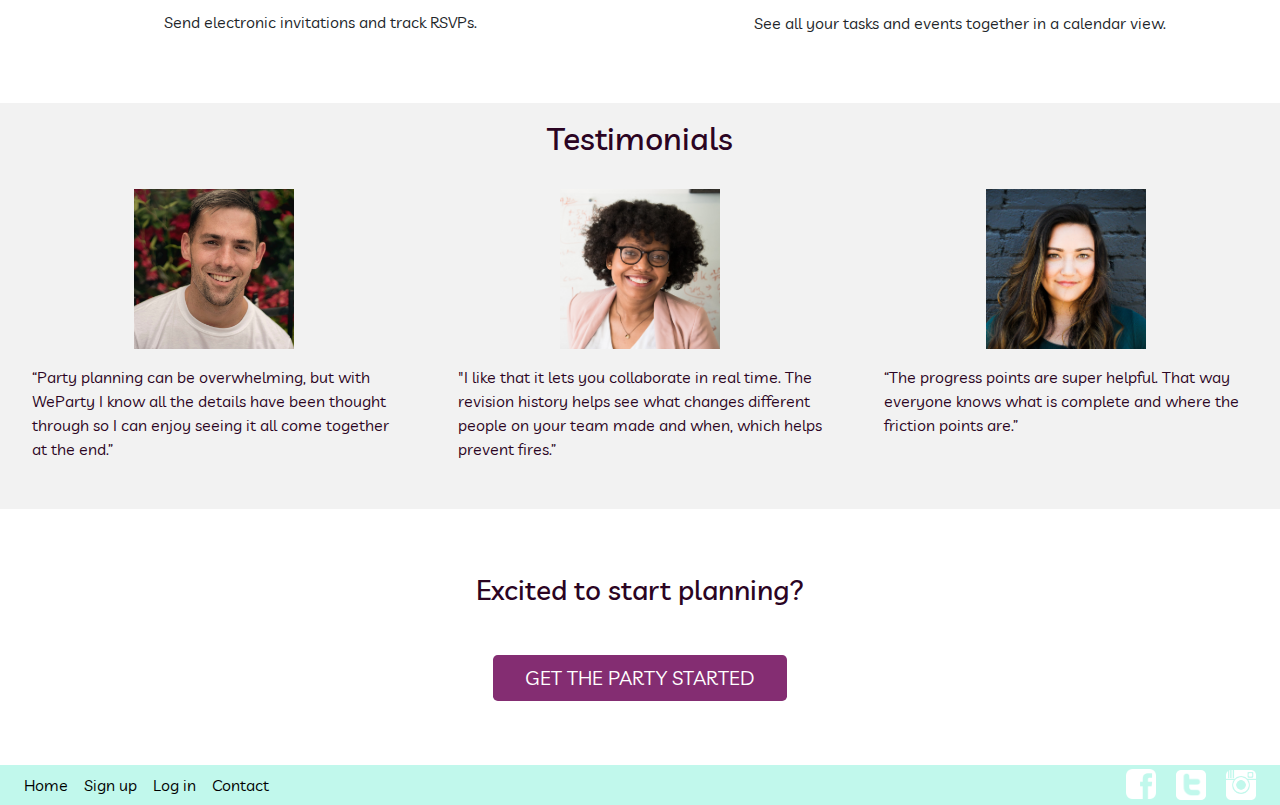
==== commit d8e5acda: "changed confetti animation to appear on button hover only" ====
--- a/index.html
+++ b/index.html
@@ -14,9 +14,6 @@
 
 <body>
 
-    <!-- Confetti cursor -->
-    <div class="cursor"></div>
-
     <!-- Menu bar -->
     <nav class="navbar navbar-top justify-content-between sticky-top">
         <a class="navbar-brand">
@@ -25,22 +22,22 @@
             </div> 
         </a>
         <form class="form-inline">
-            <button type="button" class="btn my-2 my-sm-0 green-btn" id="menu-signup" data-toggle="modal" data-target="#signupModal">Sign up</button>
-            <button class="menu-btn btn my-2 my-sm-0" id="menu-login" data-toggle="modal" data-target="#loginModal">Log in</button>
+            <button type="button" class="btn my-2 my-sm-0 green-btn confetti" id="menu-signup" data-toggle="modal" data-target="#signupModal">Sign up</button>
+            <button type="button" class="btn my-2 my-sm-0 confetti" id="menu-login" data-toggle="modal" data-target="#loginModal">Log in</button>
         </form>
     </nav>
 
     <!-- Hero image -->
     <div class="jumbotron">
-        <h1>Party Planning and Collaboration</h1>
+        <h1>Collaborative Party Planning</h1>
         <p class="lead tagline">We make planning easy, so you can party hard.</p>
-        <p class="lead">
-            <a class="btn btn-lg purple-btn" data-toggle="modal" data-target="#signupModal">Let's Party!</a>
-        </p>
+        <div class="lead">
+            <a class="btn btn-lg purple-btn confetti" data-toggle="modal" data-target="#signupModal">Let's Party!</a>
+        </div>
         <div id="overlap">
             <img id="hero-gif" src="images/hero gif.gif">
         </div>
-    </div>
+    </div>    
 
     <!-- Features -->
     <div class="container-fluid features">
@@ -134,7 +131,7 @@
     <div class="container-fluid center">
         <h3>Excited to start planning?</h3>
         <!-- Sign up button -->
-        <a class="btn signup btn-lg purple-btn" data-toggle="modal" data-target="#signupModal">Get the Party Started</a>
+        <a class="btn signup btn-lg purple-btn confetti" data-toggle="modal" data-target="#signupModal">Get the Party Started</a>
     </div>
 
     <!-- Footer -->
@@ -142,22 +139,28 @@
         <div class="collapse navbar-collapse" id="navbarNav">
             <ul class="navbar-nav">
                 <li class="nav-item active">
-                    <a class="nav-link" href="#">Home <span class="sr-only">(current)</span></a>
+                    <a class="nav-link confetti" href="#">Home <span class="sr-only">(current)</span></a>
                 </li>
                 <li class="nav-item">
-                    <a class="nav-link signup footer-btn" data-toggle="modal" data-target="#signupModal" href="#signupModal">Sign up</a>
+                    <a class="nav-link signup footer-btn confetti" data-toggle="modal" data-target="#signupModal" href="#signupModal">Sign up</a>
                 </li>
                 <li class="nav-item">
-                    <a class="nav-link signup footer-btn" data-toggle="modal" data-target="#loginModal" href="#loginModal">Log in</a>
+                    <a class="nav-link signup footer-btn confetti" data-toggle="modal" data-target="#loginModal" href="#loginModal">Log in</a>
                 </li>
                 <li class="nav-item">
-                    <a class="nav-link signup footer-btn" data-toggle="modal" data-target="#contactModal" href="#contactModal">Contact</a>
+                    <a class="nav-link signup footer-btn confetti" data-toggle="modal" data-target="#contactModal" href="#contactModal">Contact</a>
                 </li>
             </ul>
             <div class="social ml-auto">
-                <img class="icon" src="images/facebook.png" alt="facebook">
-                <img class="icon" src="images/twitter.png" alt="facebook">
-                <img class="icon" src="images/instagram.png" alt="facebook">
+                <a class="confetti" href="https://www.facebook.com">
+                    <img class="icon" src="images/facebook.png" alt="facebook">
+                </a>
+                <a class="confetti" href="https://www.twitter.com">
+                    <img class="icon" src="images/twitter.png" alt="twitter">
+                </a>
+                <a class="confetti" href="https://www.facebook.com">
+                    <img class="icon" src="images/instagram.png" alt="instagram">
+                </a>
             </div>
         </div>
     </nav>
@@ -191,7 +194,7 @@
                             <label for="inputPassword2">Confirm Password</label>
                             <input type="password" class="form-control" id="password2">
                         </div>
-                        <button type="submit" class="btn btn-primary purple-btn" data-dismiss="modal">Sign up</button>
+                        <button type="submit" class="btn purple-btn confetti" data-dismiss="modal">Sign up</button>
                     </form>
                 </div>
             </div>
@@ -219,7 +222,7 @@
                             <input type="password" class="form-control" id="password1" aria-describedby="passwordHelp">
                             <small id="passwordHelp" class="form-text text-muted"><Forgot href="#">Forgot your password?</a></small>
                         </div>
-                        <button type="submit" class="btn btn-primary purple-btn" data-dismiss="modal">Log in</button>
+                        <button type="submit" class="btn purple-btn confetti" data-dismiss="modal">Log in</button>
                     </form>
                 </div>
             </div>
@@ -244,9 +247,7 @@
                             <label for="textInput">Message</label>
                             <textarea class="form-control" rows="3"></textarea>
                         </div>
-                    </form>
-                </div>
-                    <button type="submit" class="btn btn-primary purple-btn" data-dismiss="modal">Submit</button>
+                    <button type="submit" class="btn purple-btn confetti" data-dismiss="modal">Send</button>
                     </form>
                 </div>
             </div>
@@ -262,11 +263,8 @@
     crossorigin="anonymous"></script>
     <script src="scripts/confetti.js"></script>
     <script type="text/javascript">
-        $(function(){
-            $('.cursor').confettiButton();
-        });  
-        $(document).mousemove(function(e) {
-            $('.cursor').css({left:e.pageX,top:e.pageY,})
+        $('.confetti').confettiButton({
+            hoverOnly: true
         });
     </script>
 
--- a/css/confetti.css
+++ b/css/confetti.css
@@ -13,7 +13,6 @@
 	left:										50%;
 	width:									0;
 	height:									0;
-	z-index: 								-1;	/* To ensure it appears _behind_ your button rather than on top */
 	pointer-events:						none;	/* To ensure it doesn't interfere with any other click events */
 }
 
--- a/css/style.css
+++ b/css/style.css
@@ -16,6 +16,12 @@
 .card {
     border: none;
     padding: 1rem;
+}
+
+.card-body,
+.col-container,
+.btn {
+    text-align: center;
 }
 
 .center {
@@ -35,19 +41,6 @@
     z-index: 20;
 }
 
-.card-body,
-.col-container,
-.btn {
-    text-align: center;
-}
-
-.cursor {
-    position: absolute;
-    pointer-events: none;
-    transition: 0.1s;
-    z-index: 1050;
-}
-
 .features {
     margin-top: 18rem;
 }
